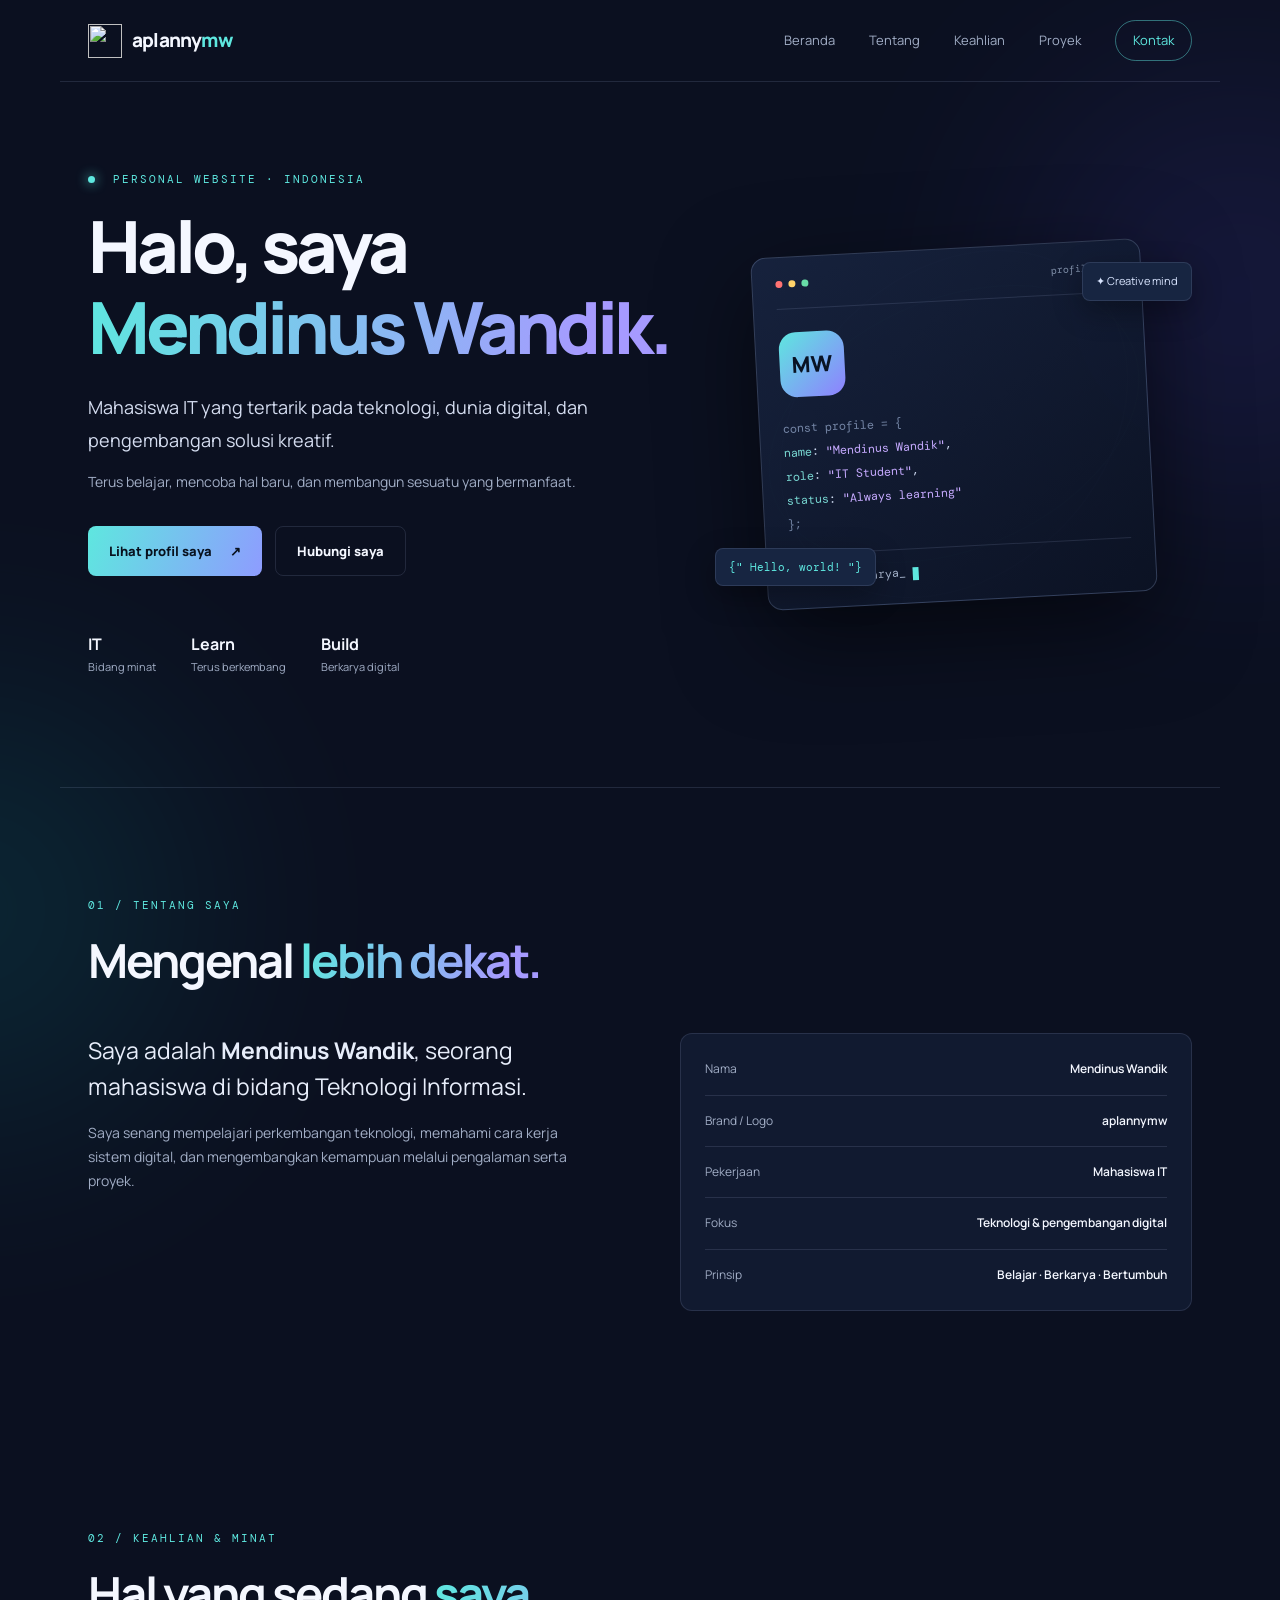
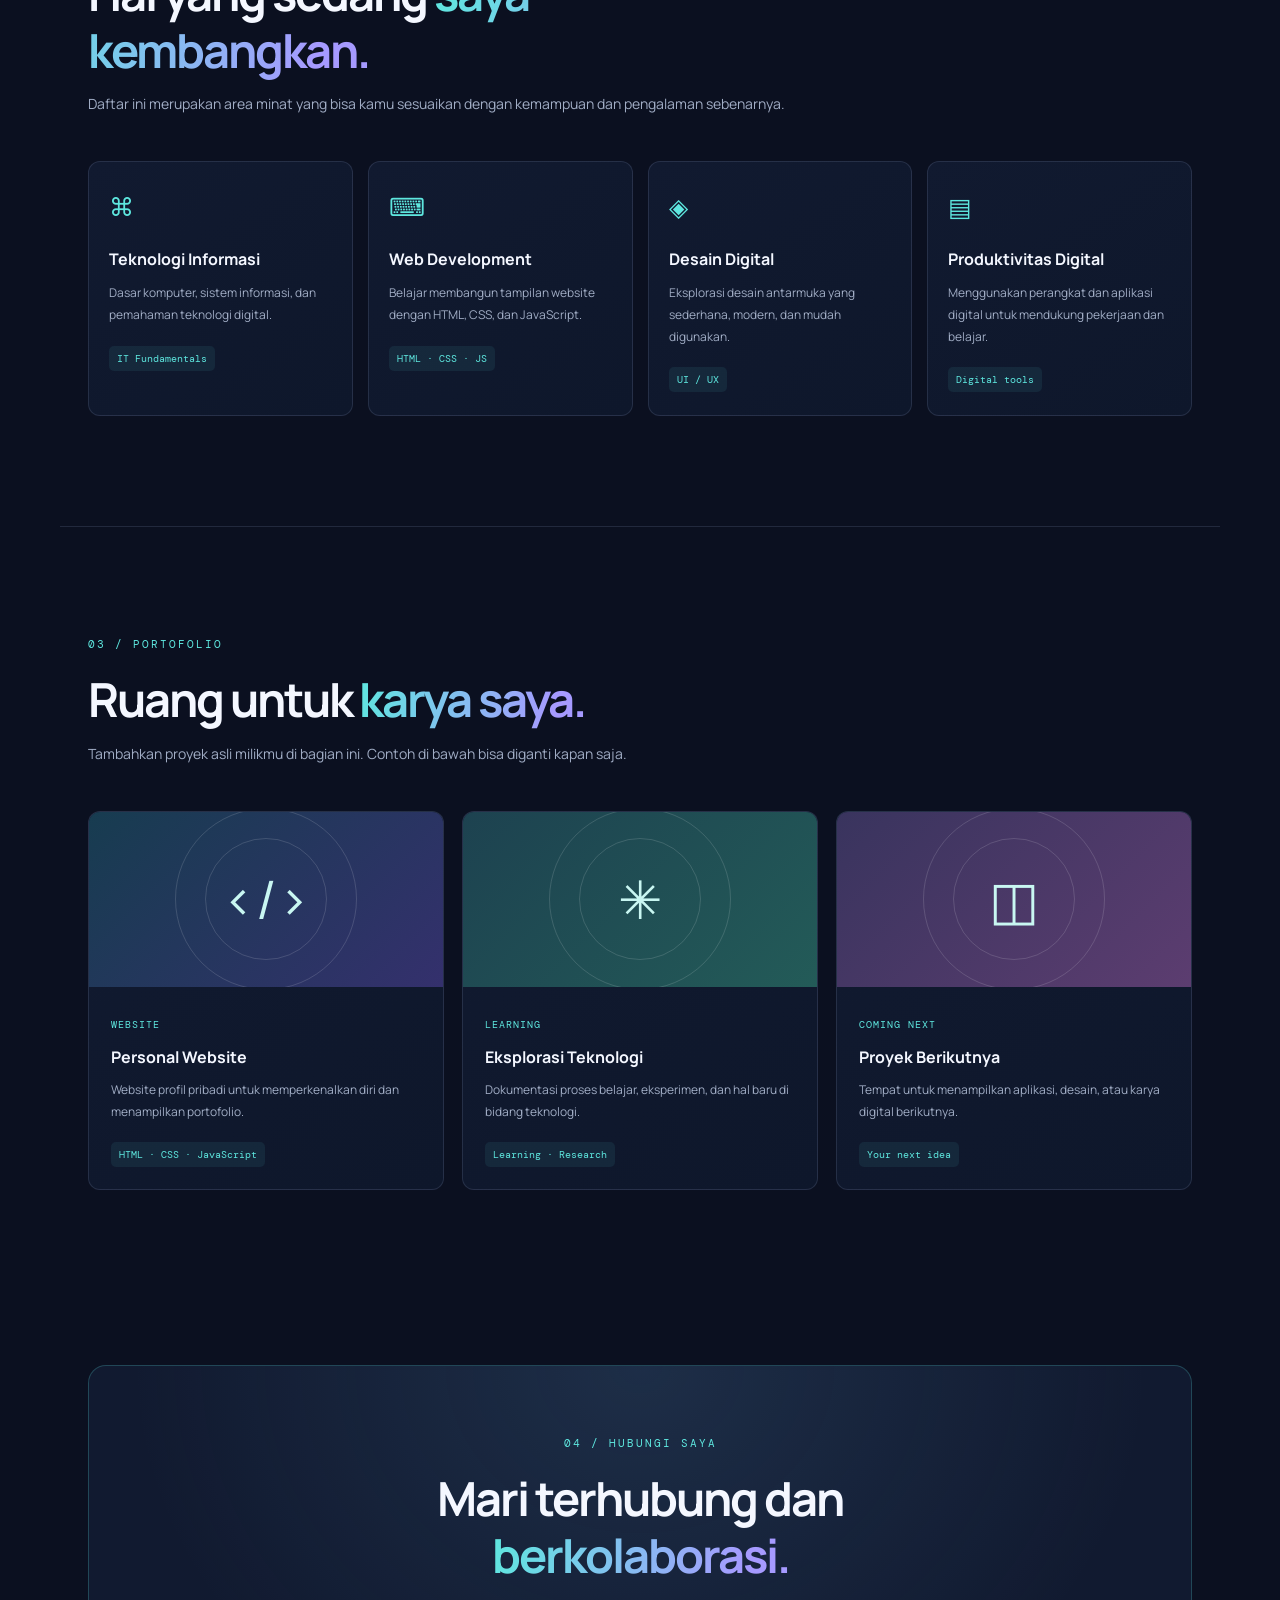
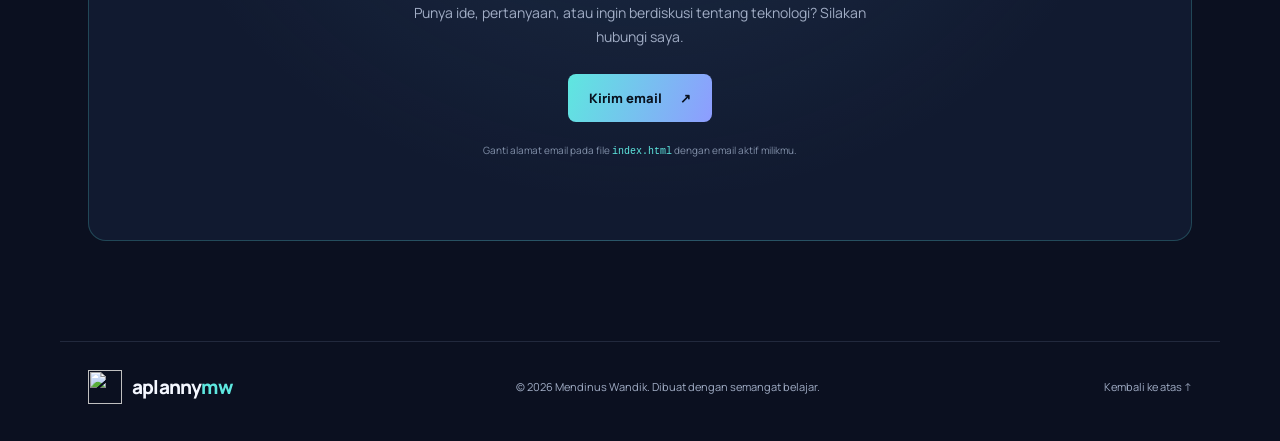
==== index.html @ 48722206 "Add files via upload" ====
<!DOCTYPE html>
<html lang="id">
<head>
  <meta charset="UTF-8">
  <meta name="viewport" content="width=device-width, initial-scale=1.0">
  <meta name="description" content="Website profil pribadi Mendinus Wandik — Mahasiswa IT, pengembang, dan pembelajar teknologi.">
  <meta name="theme-color" content="#0b1020">
  <title>Mendinus Wandik — Personal Profile</title>
  <link rel="icon" type="image/svg+xml" href="assets/logo-aplannymw.svg">
  <link rel="stylesheet" href="style.css">
</head>
<body>
  <div class="bg-glow glow-one"></div><div class="bg-glow glow-two"></div>
  <header class="site-header">
    <a class="brand" href="#home" aria-label="Aplannymw, beranda">
      <img src="assets/logo-aplannymw.svg" alt="" class="brand-logo">
      <span>aplanny<span class="accent">mw</span></span>
    </a>
    <button class="menu-toggle" aria-label="Buka navigasi" aria-expanded="false">☰</button>
    <nav class="nav">
      <a href="#home">Beranda</a><a href="#about">Tentang</a><a href="#skills">Keahlian</a>
      <a href="#projects">Proyek</a><a href="#contact" class="nav-cta">Kontak</a>
    </nav>
  </header>

  <main>
    <section class="hero section" id="home">
      <div class="hero-copy">
        <p class="eyebrow"><span class="pulse"></span> PERSONAL WEBSITE · INDONESIA</p>
        <h1>Halo, saya<br><span class="gradient-text">Mendinus Wandik.</span></h1>
        <p class="hero-lead">Mahasiswa IT yang tertarik pada teknologi, dunia digital, dan pengembangan solusi kreatif.</p>
        <p class="hero-note">Terus belajar, mencoba hal baru, dan membangun sesuatu yang bermanfaat.</p>
        <div class="hero-actions">
          <a class="button primary" href="#projects">Lihat profil saya <span>↗</span></a>
          <a class="button secondary" href="#contact">Hubungi saya</a>
        </div>
        <div class="quick-facts">
          <div><strong>IT</strong><span>Bidang minat</span></div>
          <div><strong>Learn</strong><span>Terus berkembang</span></div>
          <div><strong>Build</strong><span>Berkarya digital</span></div>
        </div>
      </div>
      <div class="hero-art" aria-label="Ilustrasi abstrak teknologi">
        <div class="orbit orbit-a"></div><div class="orbit orbit-b"></div>
        <div class="profile-card">
          <div class="card-top"><span class="dot red"></span><span class="dot yellow"></span><span class="dot green"></span><span class="card-label">profile.exe</span></div>
          <div class="avatar-mark">MW</div>
          <p class="code-muted">const profile = {</p>
          <p><span class="code-key">name</span>: <span class="code-value">"Mendinus Wandik"</span>,</p>
          <p><span class="code-key">role</span>: <span class="code-value">"IT Student"</span>,</p>
          <p><span class="code-key">status</span>: <span class="code-value">"Always learning"</span></p>
          <p class="code-muted">};</p>
          <div class="terminal-line"><span>➜</span> siap berkarya_ <i></i></div>
        </div>
        <span class="floating-tag tag-one">✦ Creative mind</span>
        <span class="floating-tag tag-two">{" Hello, world! "}</span>
      </div>
    </section>

    <section class="section about-section" id="about">
      <div class="section-heading"><p class="eyebrow">01 / TENTANG SAYA</p><h2>Mengenal <span class="gradient-text">lebih dekat.</span></h2></div>
      <div class="about-grid">
        <div class="about-intro"><p class="big-copy">Saya adalah <strong>Mendinus Wandik</strong>, seorang mahasiswa di bidang Teknologi Informasi.</p>
          <p>Saya senang mempelajari perkembangan teknologi, memahami cara kerja sistem digital, dan mengembangkan kemampuan melalui pengalaman serta proyek.</p>
        </div>
        <div class="info-panel">
          <div class="info-row"><span>Nama</span><strong>Mendinus Wandik</strong></div>
          <div class="info-row"><span>Brand / Logo</span><strong>aplannymw</strong></div>
          <div class="info-row"><span>Pekerjaan</span><strong>Mahasiswa IT</strong></div>
          <div class="info-row"><span>Fokus</span><strong>Teknologi & pengembangan digital</strong></div>
          <div class="info-row"><span>Prinsip</span><strong>Belajar · Berkarya · Bertumbuh</strong></div>
        </div>
      </div>
    </section>

    <section class="section" id="skills">
      <div class="section-heading"><p class="eyebrow">02 / KEAHLIAN & MINAT</p><h2>Hal yang sedang <span class="gradient-text">saya kembangkan.</span></h2>
        <p class="section-desc">Daftar ini merupakan area minat yang bisa kamu sesuaikan dengan kemampuan dan pengalaman sebenarnya.</p>
      </div>
      <div class="skill-grid">
        <article class="skill-card"><div class="skill-icon">⌘</div><h3>Teknologi Informasi</h3><p>Dasar komputer, sistem informasi, dan pemahaman teknologi digital.</p><span class="chip">IT Fundamentals</span></article>
        <article class="skill-card"><div class="skill-icon">⌨</div><h3>Web Development</h3><p>Belajar membangun tampilan website dengan HTML, CSS, dan JavaScript.</p><span class="chip">HTML · CSS · JS</span></article>
        <article class="skill-card"><div class="skill-icon">◈</div><h3>Desain Digital</h3><p>Eksplorasi desain antarmuka yang sederhana, modern, dan mudah digunakan.</p><span class="chip">UI / UX</span></article>
        <article class="skill-card"><div class="skill-icon">▤</div><h3>Produktivitas Digital</h3><p>Menggunakan perangkat dan aplikasi digital untuk mendukung pekerjaan dan belajar.</p><span class="chip">Digital tools</span></article>
      </div>
    </section>

    <section class="section projects-section" id="projects">
      <div class="section-heading"><p class="eyebrow">03 / PORTOFOLIO</p><h2>Ruang untuk <span class="gradient-text">karya saya.</span></h2><p class="section-desc">Tambahkan proyek asli milikmu di bagian ini. Contoh di bawah bisa diganti kapan saja.</p></div>
      <div class="project-grid">
        <article class="project-card"><div class="project-visual visual-one"><span>&lt;/&gt;</span></div><div class="project-body"><span class="project-type">WEBSITE</span><h3>Personal Website</h3><p>Website profil pribadi untuk memperkenalkan diri dan menampilkan portofolio.</p><span class="project-stack">HTML · CSS · JavaScript</span></div></article>
        <article class="project-card"><div class="project-visual visual-two"><span>✳</span></div><div class="project-body"><span class="project-type">LEARNING</span><h3>Eksplorasi Teknologi</h3><p>Dokumentasi proses belajar, eksperimen, dan hal baru di bidang teknologi.</p><span class="project-stack">Learning · Research</span></div></article>
        <article class="project-card"><div class="project-visual visual-three"><span>◫</span></div><div class="project-body"><span class="project-type">COMING NEXT</span><h3>Proyek Berikutnya</h3><p>Tempat untuk menampilkan aplikasi, desain, atau karya digital berikutnya.</p><span class="project-stack">Your next idea</span></div></article>
      </div>
    </section>

    <section class="contact-section section" id="contact">
      <div class="contact-box"><p class="eyebrow">04 / HUBUNGI SAYA</p><h2>Mari terhubung dan<br><span class="gradient-text">berkolaborasi.</span></h2>
        <p>Punya ide, pertanyaan, atau ingin berdiskusi tentang teknologi? Silakan hubungi saya.</p>
        <a class="button primary" href="mailto:emailkamu@example.com">Kirim email <span>↗</span></a>
        <p class="small-note">Ganti alamat email pada file <code>index.html</code> dengan email aktif milikmu.</p>
      </div>
    </section>
  </main>

  <footer class="footer"><a class="brand" href="#home"><img src="assets/logo-aplannymw.svg" alt="" class="brand-logo"><span>aplanny<span class="accent">mw</span></span></a><p>© <span id="year"></span> Mendinus Wandik. Dibuat dengan semangat belajar.</p><a href="#home" class="back-top">Kembali ke atas ↑</a></footer>
  <script src="script.js"></script>
</body>
</html>
---- style.css ----
@import url('https://fonts.googleapis.com/css2?family=DM+Mono:wght@400;500&family=Manrope:wght@400;500;600;700;800&display=swap');
:root{--bg:#0b1020;--panel:#111a30;--panel2:#141f38;--text:#f4f7ff;--muted:#a1adc5;--line:rgba(174,193,230,.14);--cyan:#5ee7df;--violet:#9b8cff;--max:1160px}
*{box-sizing:border-box}html{scroll-behavior:smooth;scroll-padding-top:90px}body{margin:0;background:var(--bg);color:var(--text);font-family:Manrope,Arial,sans-serif;line-height:1.7;overflow-x:hidden}a{color:inherit;text-decoration:none}.bg-glow{position:absolute;width:420px;height:420px;border-radius:50%;filter:blur(120px);opacity:.13;pointer-events:none}.glow-one{background:#6655ff;top:80px;right:-170px}.glow-two{background:#13c6c1;top:700px;left:-240px}.site-header{height:82px;max-width:var(--max);margin:auto;padding:0 28px;display:flex;align-items:center;justify-content:space-between;position:relative;z-index:5;border-bottom:1px solid var(--line)}.brand{display:inline-flex;align-items:center;gap:10px;font-weight:800;font-size:19px;letter-spacing:-.8px}.brand-logo{width:34px;height:34px}.accent{color:var(--cyan)}.nav{display:flex;gap:34px;align-items:center;font-size:13px;color:var(--muted)}.nav a:hover,.back-top:hover{color:var(--cyan)}.nav-cta{border:1px solid rgba(94,231,223,.45);padding:8px 17px;border-radius:30px;color:var(--cyan)}.menu-toggle{display:none;background:none;border:0;color:white;font-size:24px}.section{max-width:var(--max);margin:auto;padding:110px 28px;position:relative}.hero{min-height:650px;display:grid;grid-template-columns:1.1fr .9fr;align-items:center;gap:45px;padding-top:90px}.eyebrow{font:11px 'DM Mono',monospace;letter-spacing:2px;color:var(--cyan);margin:0 0 20px}.pulse{display:inline-block;width:7px;height:7px;background:var(--cyan);border-radius:50%;margin-right:9px;box-shadow:0 0 12px var(--cyan)}h1{font-size:clamp(43px,6vw,72px);line-height:1.12;letter-spacing:-4px;margin:0 0 24px;font-weight:800}.gradient-text{background:linear-gradient(100deg,var(--cyan),#a69aff 85%);-webkit-background-clip:text;background-clip:text;color:transparent}.hero-lead{font-size:18px;line-height:1.8;color:#d4dcef;max-width:540px;margin:0 0 10px}.hero-note,.section-desc{color:var(--muted);font-size:14px}.hero-actions{display:flex;gap:13px;margin-top:32px;flex-wrap:wrap}.button{display:inline-flex;align-items:center;gap:18px;padding:13px 21px;border-radius:8px;font-size:13px;font-weight:800;transition:.2s}.button:hover{transform:translateY(-3px)}.primary{background:linear-gradient(110deg,#5ee7df,#8e9cff);color:#08111e}.secondary{border:1px solid var(--line);color:var(--text)}.quick-facts{display:flex;gap:35px;margin-top:55px}.quick-facts div{display:flex;flex-direction:column}.quick-facts strong{font-size:16px}.quick-facts span{font-size:11px;color:var(--muted)}.hero-art{height:420px;display:grid;place-items:center;position:relative}.orbit{position:absolute;border:1px solid rgba(94,231,223,.17);border-radius:50%;transform:rotate(-24deg)}.orbit-a{width:390px;height:250px}.orbit-b{width:300px;height:390px;transform:rotate(45deg);border-color:rgba(155,140,255,.2)}.profile-card{z-index:1;width:min(100%,390px);padding:20px 23px 22px;border:1px solid rgba(160,181,220,.24);border-radius:15px;background:linear-gradient(145deg,rgba(23,35,62,.96),rgba(12,19,36,.96));box-shadow:0 30px 90px #0008;transform:rotate(-3deg);font:12px 'DM Mono',monospace;color:#d7e3fa}.card-top{display:flex;gap:6px;align-items:center;padding-bottom:18px;border-bottom:1px solid var(--line)}.dot{width:7px;height:7px;border-radius:50%}.red{background:#ff7272}.yellow{background:#ffd36a}.green{background:#68dda8}.card-label{margin-left:auto;color:#8190aa;font-size:10px}.avatar-mark{width:65px;height:65px;border-radius:17px;background:linear-gradient(135deg,#5ee7df,#8f80ff);display:grid;place-items:center;color:#091324;font:800 22px Manrope;margin:23px 0}.profile-card p{margin:8px 0}.code-muted{color:#7485a5}.code-key{color:#79d8d3}.code-value{color:#c6aaff}.terminal-line{border-top:1px solid var(--line);margin-top:22px;padding-top:15px;color:#a9b7d0}.terminal-line span{color:var(--cyan)}.terminal-line i{display:inline-block;width:6px;height:13px;background:var(--cyan);vertical-align:middle;animation:blink 1s infinite}@keyframes blink{50%{opacity:0}}.floating-tag{position:absolute;z-index:2;padding:9px 13px;background:#172541;border:1px solid var(--line);border-radius:8px;font-size:11px;color:#d9e5ff;box-shadow:0 10px 30px #0005}.tag-one{top:48px;right:0}.tag-two{bottom:48px;left:0;font-family:'DM Mono',monospace;color:var(--cyan)}.section-heading{max-width:720px;margin-bottom:45px}.section-heading h2,.contact-box h2{font-size:clamp(30px,4vw,47px);line-height:1.2;letter-spacing:-2px;margin:0 0 14px}.about-section{border-top:1px solid var(--line)}.about-grid{display:grid;grid-template-columns:1fr 1fr;gap:80px}.big-copy{font-size:23px;line-height:1.55;color:#e7edfa;margin:0 0 17px}.about-intro>p:last-child{color:var(--muted);font-size:14px;max-width:480px}.info-panel{background:var(--panel);border:1px solid var(--line);border-radius:12px;padding:10px 24px}.info-row{display:flex;justify-content:space-between;gap:18px;padding:15px 0;border-bottom:1px solid var(--line);font-size:12px}.info-row:last-child{border:0}.info-row span{color:var(--muted)}.info-row strong{text-align:right;font-weight:600}.skill-grid{display:grid;grid-template-columns:repeat(4,1fr);gap:15px}.skill-card,.project-card{background:linear-gradient(145deg,var(--panel),#0e172b);border:1px solid var(--line);border-radius:12px;overflow:hidden}.skill-card{padding:24px 20px;min-height:230px}.skill-icon{font-size:25px;color:var(--cyan);margin-bottom:18px}.skill-card h3,.project-body h3{font-size:16px;margin:0 0 9px}.skill-card p,.project-body p{font-size:12px;color:var(--muted);line-height:1.8;margin:0 0 17px}.chip,.project-stack{font:10px 'DM Mono',monospace;color:var(--cyan);background:rgba(94,231,223,.08);padding:6px 8px;border-radius:5px}.projects-section{border-top:1px solid var(--line)}.project-grid{display:grid;grid-template-columns:repeat(3,1fr);gap:18px}.project-visual{height:175px;display:grid;place-items:center;font-size:53px;color:#c9f7f2;position:relative;overflow:hidden}.project-visual:before,.project-visual:after{content:"";position:absolute;width:180px;height:180px;border:1px solid #ffffff24;border-radius:50%}.project-visual:after{width:120px;height:120px}.project-visual span{z-index:1}.visual-one{background:linear-gradient(135deg,#173c50,#34306d)}.visual-two{background:linear-gradient(135deg,#1d4250,#235b58)}.visual-three{background:linear-gradient(135deg,#39345e,#5c3d70)}.project-body{padding:22px}.project-type{font:10px 'DM Mono',monospace;color:var(--cyan);letter-spacing:1px}.project-body h3{margin:8px 0}.project-stack{display:inline-block}.contact-section{padding-top:65px;padding-bottom:100px}.contact-box{text-align:center;padding:70px 25px;border:1px solid rgba(94,231,223,.22);border-radius:18px;background:radial-gradient(ellipse at 50% 0%,rgba(72,116,154,.22),transparent 65%),var(--panel)}.contact-box>p:not(.eyebrow):not(.small-note){color:var(--muted);font-size:14px;max-width:500px;margin:18px auto 25px}.small-note{font-size:10px;color:#8290a9;margin-top:20px}.small-note code{color:var(--cyan)}.footer{max-width:var(--max);margin:auto;padding:25px 28px 35px;border-top:1px solid var(--line);display:flex;align-items:center;justify-content:space-between;gap:18px}.footer p,.back-top{font-size:11px;color:var(--muted)}.back-top{white-space:nowrap}
@media(max-width:850px){.hero{grid-template-columns:1fr;gap:20px;padding-top:75px}.hero-art{height:380px}.skill-grid{grid-template-columns:repeat(2,1fr)}.about-grid{gap:35px}.nav{gap:18px}}
@media(max-width:620px){.site-header{height:70px;padding:0 20px}.menu-toggle{display:block}.nav{display:none;position:absolute;top:69px;left:0;right:0;padding:20px;background:#0d1528;border-bottom:1px solid var(--line);flex-direction:column;align-items:stretch;gap:15px}.nav.open{display:flex}.nav-cta{text-align:center}.section{padding:78px 20px}.hero{padding-top:65px;min-height:auto}h1{letter-spacing:-2.5px}.hero-lead{font-size:16px}.quick-facts{gap:22px;margin-top:38px}.hero-art{height:340px}.profile-card{width:90%;padding:17px}.orbit-a{width:300px;height:210px}.orbit-b{width:240px;height:310px}.tag-one{right:-3px;top:20px}.tag-two{left:-3px;bottom:20px}.about-grid{grid-template-columns:1fr;gap:25px}.info-row{font-size:11px}.skill-grid{grid-template-columns:1fr 1fr;gap:10px}.skill-card{padding:18px 14px;min-height:245px}.project-grid{grid-template-columns:1fr}.project-visual{height:150px}.footer{padding:22px 20px;flex-wrap:wrap}.footer p{order:3;width:100%;margin:0}.contact-box{padding:55px 18px}}
@media(max-width:370px){.skill-grid{grid-template-columns:1fr}.quick-facts{gap:14px}.quick-facts span{font-size:10px}}
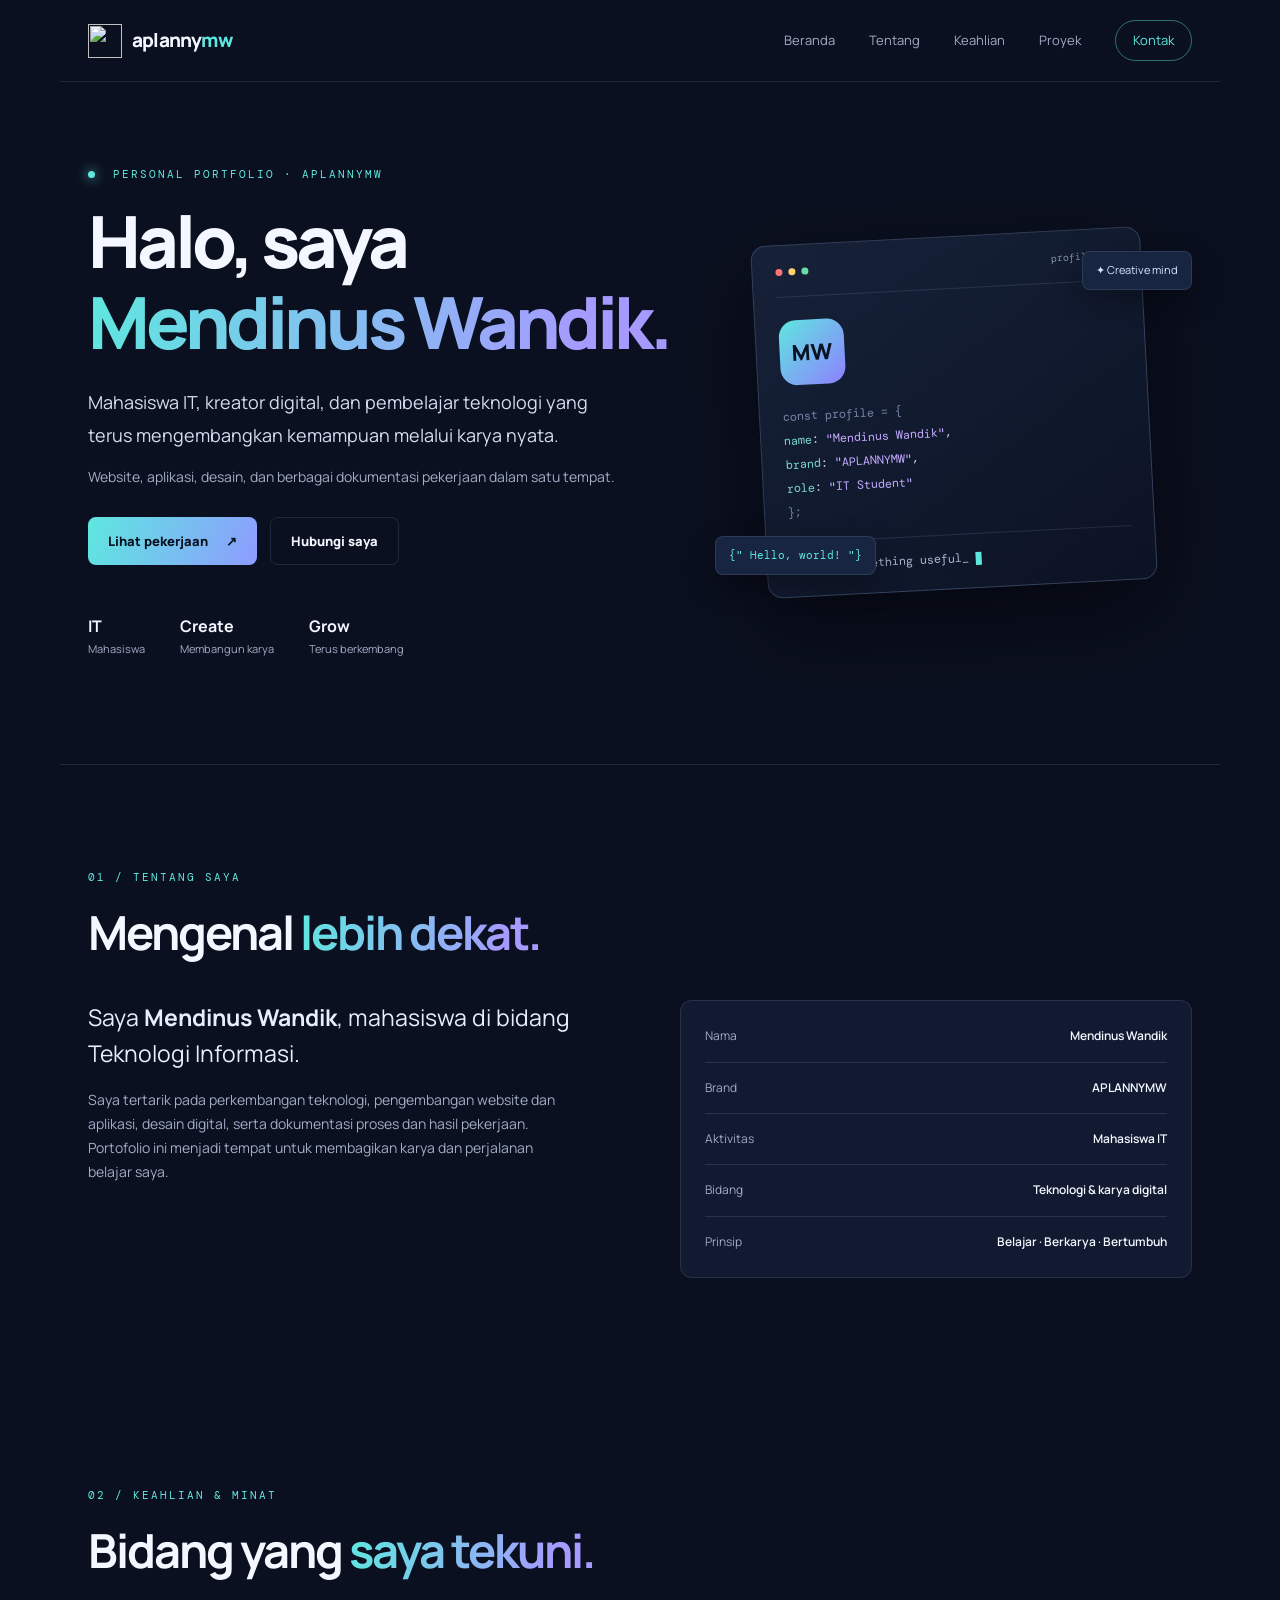
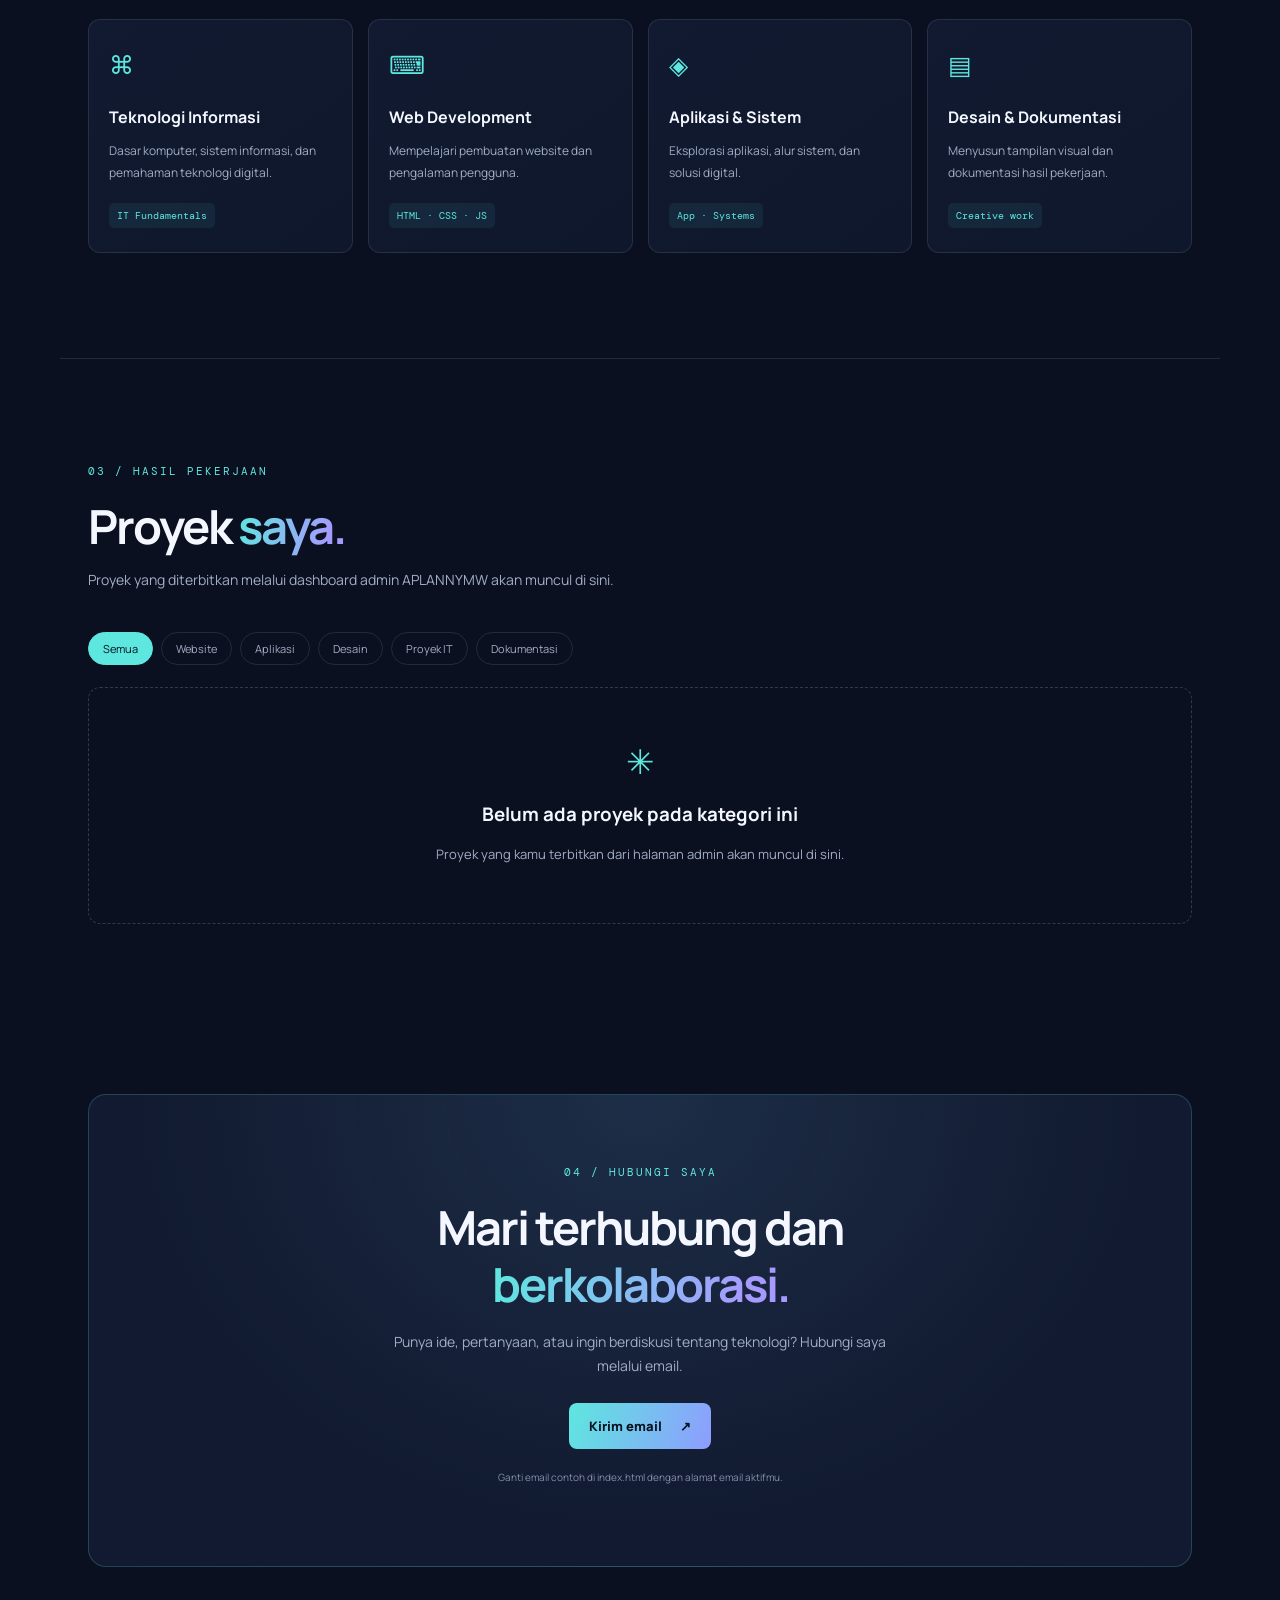
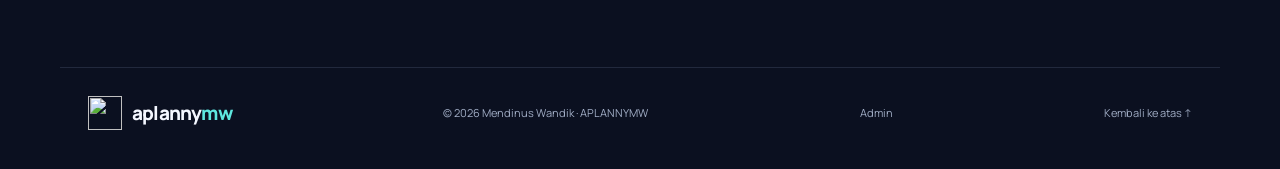
==== commit 09ec5825: "Add files via upload" ====
--- a/index.html
+++ b/index.html
@@ -1,109 +1,51 @@
 <!DOCTYPE html>
 <html lang="id">
 <head>
-  <meta charset="UTF-8">
-  <meta name="viewport" content="width=device-width, initial-scale=1.0">
-  <meta name="description" content="Website profil pribadi Mendinus Wandik — Mahasiswa IT, pengembang, dan pembelajar teknologi.">
-  <meta name="theme-color" content="#0b1020">
-  <title>Mendinus Wandik — Personal Profile</title>
-  <link rel="icon" type="image/svg+xml" href="assets/logo-aplannymw.svg">
-  <link rel="stylesheet" href="style.css">
+  <meta charset="UTF-8"><meta name="viewport" content="width=device-width, initial-scale=1">
+  <meta name="description" content="Portofolio profesional Mendinus Wandik — APLANNYMW.">
+  <meta name="theme-color" content="#0b1020"><title>Mendinus Wandik — APLANNYMW</title>
+  <link rel="icon" href="assets/logo-aplannymw.svg" type="image/svg+xml"><link rel="stylesheet" href="style.css">
 </head>
 <body>
-  <div class="bg-glow glow-one"></div><div class="bg-glow glow-two"></div>
-  <header class="site-header">
-    <a class="brand" href="#home" aria-label="Aplannymw, beranda">
-      <img src="assets/logo-aplannymw.svg" alt="" class="brand-logo">
-      <span>aplanny<span class="accent">mw</span></span>
-    </a>
-    <button class="menu-toggle" aria-label="Buka navigasi" aria-expanded="false">☰</button>
-    <nav class="nav">
-      <a href="#home">Beranda</a><a href="#about">Tentang</a><a href="#skills">Keahlian</a>
-      <a href="#projects">Proyek</a><a href="#contact" class="nav-cta">Kontak</a>
-    </nav>
-  </header>
-
-  <main>
-    <section class="hero section" id="home">
-      <div class="hero-copy">
-        <p class="eyebrow"><span class="pulse"></span> PERSONAL WEBSITE · INDONESIA</p>
-        <h1>Halo, saya<br><span class="gradient-text">Mendinus Wandik.</span></h1>
-        <p class="hero-lead">Mahasiswa IT yang tertarik pada teknologi, dunia digital, dan pengembangan solusi kreatif.</p>
-        <p class="hero-note">Terus belajar, mencoba hal baru, dan membangun sesuatu yang bermanfaat.</p>
-        <div class="hero-actions">
-          <a class="button primary" href="#projects">Lihat profil saya <span>↗</span></a>
-          <a class="button secondary" href="#contact">Hubungi saya</a>
-        </div>
-        <div class="quick-facts">
-          <div><strong>IT</strong><span>Bidang minat</span></div>
-          <div><strong>Learn</strong><span>Terus berkembang</span></div>
-          <div><strong>Build</strong><span>Berkarya digital</span></div>
-        </div>
-      </div>
-      <div class="hero-art" aria-label="Ilustrasi abstrak teknologi">
-        <div class="orbit orbit-a"></div><div class="orbit orbit-b"></div>
-        <div class="profile-card">
-          <div class="card-top"><span class="dot red"></span><span class="dot yellow"></span><span class="dot green"></span><span class="card-label">profile.exe</span></div>
-          <div class="avatar-mark">MW</div>
-          <p class="code-muted">const profile = {</p>
-          <p><span class="code-key">name</span>: <span class="code-value">"Mendinus Wandik"</span>,</p>
-          <p><span class="code-key">role</span>: <span class="code-value">"IT Student"</span>,</p>
-          <p><span class="code-key">status</span>: <span class="code-value">"Always learning"</span></p>
-          <p class="code-muted">};</p>
-          <div class="terminal-line"><span>➜</span> siap berkarya_ <i></i></div>
-        </div>
-        <span class="floating-tag tag-one">✦ Creative mind</span>
-        <span class="floating-tag tag-two">{" Hello, world! "}</span>
-      </div>
-    </section>
-
-    <section class="section about-section" id="about">
-      <div class="section-heading"><p class="eyebrow">01 / TENTANG SAYA</p><h2>Mengenal <span class="gradient-text">lebih dekat.</span></h2></div>
-      <div class="about-grid">
-        <div class="about-intro"><p class="big-copy">Saya adalah <strong>Mendinus Wandik</strong>, seorang mahasiswa di bidang Teknologi Informasi.</p>
-          <p>Saya senang mempelajari perkembangan teknologi, memahami cara kerja sistem digital, dan mengembangkan kemampuan melalui pengalaman serta proyek.</p>
-        </div>
-        <div class="info-panel">
-          <div class="info-row"><span>Nama</span><strong>Mendinus Wandik</strong></div>
-          <div class="info-row"><span>Brand / Logo</span><strong>aplannymw</strong></div>
-          <div class="info-row"><span>Pekerjaan</span><strong>Mahasiswa IT</strong></div>
-          <div class="info-row"><span>Fokus</span><strong>Teknologi & pengembangan digital</strong></div>
-          <div class="info-row"><span>Prinsip</span><strong>Belajar · Berkarya · Bertumbuh</strong></div>
-        </div>
-      </div>
-    </section>
-
-    <section class="section" id="skills">
-      <div class="section-heading"><p class="eyebrow">02 / KEAHLIAN & MINAT</p><h2>Hal yang sedang <span class="gradient-text">saya kembangkan.</span></h2>
-        <p class="section-desc">Daftar ini merupakan area minat yang bisa kamu sesuaikan dengan kemampuan dan pengalaman sebenarnya.</p>
-      </div>
-      <div class="skill-grid">
-        <article class="skill-card"><div class="skill-icon">⌘</div><h3>Teknologi Informasi</h3><p>Dasar komputer, sistem informasi, dan pemahaman teknologi digital.</p><span class="chip">IT Fundamentals</span></article>
-        <article class="skill-card"><div class="skill-icon">⌨</div><h3>Web Development</h3><p>Belajar membangun tampilan website dengan HTML, CSS, dan JavaScript.</p><span class="chip">HTML · CSS · JS</span></article>
-        <article class="skill-card"><div class="skill-icon">◈</div><h3>Desain Digital</h3><p>Eksplorasi desain antarmuka yang sederhana, modern, dan mudah digunakan.</p><span class="chip">UI / UX</span></article>
-        <article class="skill-card"><div class="skill-icon">▤</div><h3>Produktivitas Digital</h3><p>Menggunakan perangkat dan aplikasi digital untuk mendukung pekerjaan dan belajar.</p><span class="chip">Digital tools</span></article>
-      </div>
-    </section>
-
-    <section class="section projects-section" id="projects">
-      <div class="section-heading"><p class="eyebrow">03 / PORTOFOLIO</p><h2>Ruang untuk <span class="gradient-text">karya saya.</span></h2><p class="section-desc">Tambahkan proyek asli milikmu di bagian ini. Contoh di bawah bisa diganti kapan saja.</p></div>
-      <div class="project-grid">
-        <article class="project-card"><div class="project-visual visual-one"><span>&lt;/&gt;</span></div><div class="project-body"><span class="project-type">WEBSITE</span><h3>Personal Website</h3><p>Website profil pribadi untuk memperkenalkan diri dan menampilkan portofolio.</p><span class="project-stack">HTML · CSS · JavaScript</span></div></article>
-        <article class="project-card"><div class="project-visual visual-two"><span>✳</span></div><div class="project-body"><span class="project-type">LEARNING</span><h3>Eksplorasi Teknologi</h3><p>Dokumentasi proses belajar, eksperimen, dan hal baru di bidang teknologi.</p><span class="project-stack">Learning · Research</span></div></article>
-        <article class="project-card"><div class="project-visual visual-three"><span>◫</span></div><div class="project-body"><span class="project-type">COMING NEXT</span><h3>Proyek Berikutnya</h3><p>Tempat untuk menampilkan aplikasi, desain, atau karya digital berikutnya.</p><span class="project-stack">Your next idea</span></div></article>
-      </div>
-    </section>
-
-    <section class="contact-section section" id="contact">
-      <div class="contact-box"><p class="eyebrow">04 / HUBUNGI SAYA</p><h2>Mari terhubung dan<br><span class="gradient-text">berkolaborasi.</span></h2>
-        <p>Punya ide, pertanyaan, atau ingin berdiskusi tentang teknologi? Silakan hubungi saya.</p>
-        <a class="button primary" href="mailto:emailkamu@example.com">Kirim email <span>↗</span></a>
-        <p class="small-note">Ganti alamat email pada file <code>index.html</code> dengan email aktif milikmu.</p>
-      </div>
-    </section>
-  </main>
-
-  <footer class="footer"><a class="brand" href="#home"><img src="assets/logo-aplannymw.svg" alt="" class="brand-logo"><span>aplanny<span class="accent">mw</span></span></a><p>© <span id="year"></span> Mendinus Wandik. Dibuat dengan semangat belajar.</p><a href="#home" class="back-top">Kembali ke atas ↑</a></footer>
-  <script src="script.js"></script>
-</body>
-</html>+<header class="site-header">
+  <a class="brand" href="#home"><img src="assets/logo-aplannymw.svg" alt="" class="brand-logo"><span>aplanny<span class="accent">mw</span></span></a>
+  <button class="menu-toggle" aria-label="Buka navigasi" aria-expanded="false">☰</button>
+  <nav class="nav"><a href="#home">Beranda</a><a href="#about">Tentang</a><a href="#skills">Keahlian</a><a href="#projects">Proyek</a><a href="#contact" class="nav-cta">Kontak</a></nav>
+</header>
+<main>
+<section class="hero section" id="home">
+  <div>
+    <p class="eyebrow"><span class="pulse"></span> PERSONAL PORTFOLIO · APLANNYMW</p>
+    <h1>Halo, saya<br><span class="gradient-text">Mendinus Wandik.</span></h1>
+    <p class="hero-lead">Mahasiswa IT, kreator digital, dan pembelajar teknologi yang terus mengembangkan kemampuan melalui karya nyata.</p>
+    <p class="hero-note">Website, aplikasi, desain, dan berbagai dokumentasi pekerjaan dalam satu tempat.</p>
+    <div class="hero-actions"><a class="button primary" href="#projects">Lihat pekerjaan <span>↗</span></a><a class="button secondary" href="#contact">Hubungi saya</a></div>
+    <div class="quick-facts"><div><strong>IT</strong><span>Mahasiswa</span></div><div><strong>Create</strong><span>Membangun karya</span></div><div><strong>Grow</strong><span>Terus berkembang</span></div></div>
+  </div>
+  <div class="hero-art"><div class="orbit orbit-a"></div><div class="orbit orbit-b"></div><div class="profile-card">
+    <div class="card-top"><span class="dot red"></span><span class="dot yellow"></span><span class="dot green"></span><span class="card-label">profile.exe</span></div>
+    <div class="avatar-mark">MW</div><p class="code-muted">const profile = {</p><p><span class="code-key">name</span>: <span class="code-value">"Mendinus Wandik"</span>,</p><p><span class="code-key">brand</span>: <span class="code-value">"APLANNYMW"</span>,</p><p><span class="code-key">role</span>: <span class="code-value">"IT Student"</span></p><p class="code-muted">};</p><div class="terminal-line"><span>➜</span> build something useful_ <i></i></div>
+  </div><span class="floating-tag tag-one">✦ Creative mind</span><span class="floating-tag tag-two">{" Hello, world! "}</span></div>
+</section>
+<section class="section about-section" id="about">
+  <div class="section-heading"><p class="eyebrow">01 / TENTANG SAYA</p><h2>Mengenal <span class="gradient-text">lebih dekat.</span></h2></div>
+  <div class="about-grid"><div class="about-intro"><p class="big-copy">Saya <strong>Mendinus Wandik</strong>, mahasiswa di bidang Teknologi Informasi.</p><p>Saya tertarik pada perkembangan teknologi, pengembangan website dan aplikasi, desain digital, serta dokumentasi proses dan hasil pekerjaan. Portofolio ini menjadi tempat untuk membagikan karya dan perjalanan belajar saya.</p></div>
+  <div class="info-panel"><div class="info-row"><span>Nama</span><strong>Mendinus Wandik</strong></div><div class="info-row"><span>Brand</span><strong>APLANNYMW</strong></div><div class="info-row"><span>Aktivitas</span><strong>Mahasiswa IT</strong></div><div class="info-row"><span>Bidang</span><strong>Teknologi & karya digital</strong></div><div class="info-row"><span>Prinsip</span><strong>Belajar · Berkarya · Bertumbuh</strong></div></div></div>
+</section>
+<section class="section" id="skills"><div class="section-heading"><p class="eyebrow">02 / KEAHLIAN & MINAT</p><h2>Bidang yang <span class="gradient-text">saya tekuni.</span></h2></div>
+<div class="skill-grid">
+  <article class="skill-card"><div class="skill-icon">⌘</div><h3>Teknologi Informasi</h3><p>Dasar komputer, sistem informasi, dan pemahaman teknologi digital.</p><span class="chip">IT Fundamentals</span></article>
+  <article class="skill-card"><div class="skill-icon">⌨</div><h3>Web Development</h3><p>Mempelajari pembuatan website dan pengalaman pengguna.</p><span class="chip">HTML · CSS · JS</span></article>
+  <article class="skill-card"><div class="skill-icon">◈</div><h3>Aplikasi & Sistem</h3><p>Eksplorasi aplikasi, alur sistem, dan solusi digital.</p><span class="chip">App · Systems</span></article>
+  <article class="skill-card"><div class="skill-icon">▤</div><h3>Desain & Dokumentasi</h3><p>Menyusun tampilan visual dan dokumentasi hasil pekerjaan.</p><span class="chip">Creative work</span></article>
+</div></section>
+<section class="section projects-section" id="projects">
+  <div class="section-heading"><p class="eyebrow">03 / HASIL PEKERJAAN</p><h2>Proyek <span class="gradient-text">saya.</span></h2><p class="section-desc">Proyek yang diterbitkan melalui dashboard admin APLANNYMW akan muncul di sini.</p></div>
+  <div class="filter-row" id="filters"><button class="filter active" data-category="Semua">Semua</button><button class="filter" data-category="Website">Website</button><button class="filter" data-category="Aplikasi">Aplikasi</button><button class="filter" data-category="Desain">Desain</button><button class="filter" data-category="Proyek IT lainnya">Proyek IT</button><button class="filter" data-category="Dokumentasi pekerjaan">Dokumentasi</button></div>
+  <div class="project-grid" id="project-grid"><div class="empty-state"><div class="empty-icon">✳</div><h3>Portofolio sedang disiapkan</h3><p>Proyek yang kamu tambahkan dari halaman admin akan tampil di sini.</p></div></div>
+</section>
+<section class="contact-section section" id="contact"><div class="contact-box"><p class="eyebrow">04 / HUBUNGI SAYA</p><h2>Mari terhubung dan<br><span class="gradient-text">berkolaborasi.</span></h2><p>Punya ide, pertanyaan, atau ingin berdiskusi tentang teknologi? Hubungi saya melalui email.</p><a class="button primary" href="mailto:emailkamu@example.com">Kirim email <span>↗</span></a><p class="small-note">Ganti email contoh di index.html dengan alamat email aktifmu.</p></div></section>
+</main>
+<footer class="footer"><a class="brand" href="#home"><img src="assets/logo-aplannymw.svg" alt="" class="brand-logo"><span>aplanny<span class="accent">mw</span></span></a><p>© <span id="year"></span> Mendinus Wandik · APLANNYMW</p><a href="admin.html" class="admin-link">Admin</a><a href="#home" class="back-top">Kembali ke atas ↑</a></footer>
+<script src="script.js"></script>
+</body></html>
--- a/style.css
+++ b/style.css
@@ -1,6 +1,3 @@
 @import url('https://fonts.googleapis.com/css2?family=DM+Mono:wght@400;500&family=Manrope:wght@400;500;600;700;800&display=swap');
-:root{--bg:#0b1020;--panel:#111a30;--panel2:#141f38;--text:#f4f7ff;--muted:#a1adc5;--line:rgba(174,193,230,.14);--cyan:#5ee7df;--violet:#9b8cff;--max:1160px}
-*{box-sizing:border-box}html{scroll-behavior:smooth;scroll-padding-top:90px}body{margin:0;background:var(--bg);color:var(--text);font-family:Manrope,Arial,sans-serif;line-height:1.7;overflow-x:hidden}a{color:inherit;text-decoration:none}.bg-glow{position:absolute;width:420px;height:420px;border-radius:50%;filter:blur(120px);opacity:.13;pointer-events:none}.glow-one{background:#6655ff;top:80px;right:-170px}.glow-two{background:#13c6c1;top:700px;left:-240px}.site-header{height:82px;max-width:var(--max);margin:auto;padding:0 28px;display:flex;align-items:center;justify-content:space-between;position:relative;z-index:5;border-bottom:1px solid var(--line)}.brand{display:inline-flex;align-items:center;gap:10px;font-weight:800;font-size:19px;letter-spacing:-.8px}.brand-logo{width:34px;height:34px}.accent{color:var(--cyan)}.nav{display:flex;gap:34px;align-items:center;font-size:13px;color:var(--muted)}.nav a:hover,.back-top:hover{color:var(--cyan)}.nav-cta{border:1px solid rgba(94,231,223,.45);padding:8px 17px;border-radius:30px;color:var(--cyan)}.menu-toggle{display:none;background:none;border:0;color:white;font-size:24px}.section{max-width:var(--max);margin:auto;padding:110px 28px;position:relative}.hero{min-height:650px;display:grid;grid-template-columns:1.1fr .9fr;align-items:center;gap:45px;padding-top:90px}.eyebrow{font:11px 'DM Mono',monospace;letter-spacing:2px;color:var(--cyan);margin:0 0 20px}.pulse{display:inline-block;width:7px;height:7px;background:var(--cyan);border-radius:50%;margin-right:9px;box-shadow:0 0 12px var(--cyan)}h1{font-size:clamp(43px,6vw,72px);line-height:1.12;letter-spacing:-4px;margin:0 0 24px;font-weight:800}.gradient-text{background:linear-gradient(100deg,var(--cyan),#a69aff 85%);-webkit-background-clip:text;background-clip:text;color:transparent}.hero-lead{font-size:18px;line-height:1.8;color:#d4dcef;max-width:540px;margin:0 0 10px}.hero-note,.section-desc{color:var(--muted);font-size:14px}.hero-actions{display:flex;gap:13px;margin-top:32px;flex-wrap:wrap}.button{display:inline-flex;align-items:center;gap:18px;padding:13px 21px;border-radius:8px;font-size:13px;font-weight:800;transition:.2s}.button:hover{transform:translateY(-3px)}.primary{background:linear-gradient(110deg,#5ee7df,#8e9cff);color:#08111e}.secondary{border:1px solid var(--line);color:var(--text)}.quick-facts{display:flex;gap:35px;margin-top:55px}.quick-facts div{display:flex;flex-direction:column}.quick-facts strong{font-size:16px}.quick-facts span{font-size:11px;color:var(--muted)}.hero-art{height:420px;display:grid;place-items:center;position:relative}.orbit{position:absolute;border:1px solid rgba(94,231,223,.17);border-radius:50%;transform:rotate(-24deg)}.orbit-a{width:390px;height:250px}.orbit-b{width:300px;height:390px;transform:rotate(45deg);border-color:rgba(155,140,255,.2)}.profile-card{z-index:1;width:min(100%,390px);padding:20px 23px 22px;border:1px solid rgba(160,181,220,.24);border-radius:15px;background:linear-gradient(145deg,rgba(23,35,62,.96),rgba(12,19,36,.96));box-shadow:0 30px 90px #0008;transform:rotate(-3deg);font:12px 'DM Mono',monospace;color:#d7e3fa}.card-top{display:flex;gap:6px;align-items:center;padding-bottom:18px;border-bottom:1px solid var(--line)}.dot{width:7px;height:7px;border-radius:50%}.red{background:#ff7272}.yellow{background:#ffd36a}.green{background:#68dda8}.card-label{margin-left:auto;color:#8190aa;font-size:10px}.avatar-mark{width:65px;height:65px;border-radius:17px;background:linear-gradient(135deg,#5ee7df,#8f80ff);display:grid;place-items:center;color:#091324;font:800 22px Manrope;margin:23px 0}.profile-card p{margin:8px 0}.code-muted{color:#7485a5}.code-key{color:#79d8d3}.code-value{color:#c6aaff}.terminal-line{border-top:1px solid var(--line);margin-top:22px;padding-top:15px;color:#a9b7d0}.terminal-line span{color:var(--cyan)}.terminal-line i{display:inline-block;width:6px;height:13px;background:var(--cyan);vertical-align:middle;animation:blink 1s infinite}@keyframes blink{50%{opacity:0}}.floating-tag{position:absolute;z-index:2;padding:9px 13px;background:#172541;border:1px solid var(--line);border-radius:8px;font-size:11px;color:#d9e5ff;box-shadow:0 10px 30px #0005}.tag-one{top:48px;right:0}.tag-two{bottom:48px;left:0;font-family:'DM Mono',monospace;color:var(--cyan)}.section-heading{max-width:720px;margin-bottom:45px}.section-heading h2,.contact-box h2{font-size:clamp(30px,4vw,47px);line-height:1.2;letter-spacing:-2px;margin:0 0 14px}.about-section{border-top:1px solid var(--line)}.about-grid{display:grid;grid-template-columns:1fr 1fr;gap:80px}.big-copy{font-size:23px;line-height:1.55;color:#e7edfa;margin:0 0 17px}.about-intro>p:last-child{color:var(--muted);font-size:14px;max-width:480px}.info-panel{background:var(--panel);border:1px solid var(--line);border-radius:12px;padding:10px 24px}.info-row{display:flex;justify-content:space-between;gap:18px;padding:15px 0;border-bottom:1px solid var(--line);font-size:12px}.info-row:last-child{border:0}.info-row span{color:var(--muted)}.info-row strong{text-align:right;font-weight:600}.skill-grid{display:grid;grid-template-columns:repeat(4,1fr);gap:15px}.skill-card,.project-card{background:linear-gradient(145deg,var(--panel),#0e172b);border:1px solid var(--line);border-radius:12px;overflow:hidden}.skill-card{padding:24px 20px;min-height:230px}.skill-icon{font-size:25px;color:var(--cyan);margin-bottom:18px}.skill-card h3,.project-body h3{font-size:16px;margin:0 0 9px}.skill-card p,.project-body p{font-size:12px;color:var(--muted);line-height:1.8;margin:0 0 17px}.chip,.project-stack{font:10px 'DM Mono',monospace;color:var(--cyan);background:rgba(94,231,223,.08);padding:6px 8px;border-radius:5px}.projects-section{border-top:1px solid var(--line)}.project-grid{display:grid;grid-template-columns:repeat(3,1fr);gap:18px}.project-visual{height:175px;display:grid;place-items:center;font-size:53px;color:#c9f7f2;position:relative;overflow:hidden}.project-visual:before,.project-visual:after{content:"";position:absolute;width:180px;height:180px;border:1px solid #ffffff24;border-radius:50%}.project-visual:after{width:120px;height:120px}.project-visual span{z-index:1}.visual-one{background:linear-gradient(135deg,#173c50,#34306d)}.visual-two{background:linear-gradient(135deg,#1d4250,#235b58)}.visual-three{background:linear-gradient(135deg,#39345e,#5c3d70)}.project-body{padding:22px}.project-type{font:10px 'DM Mono',monospace;color:var(--cyan);letter-spacing:1px}.project-body h3{margin:8px 0}.project-stack{display:inline-block}.contact-section{padding-top:65px;padding-bottom:100px}.contact-box{text-align:center;padding:70px 25px;border:1px solid rgba(94,231,223,.22);border-radius:18px;background:radial-gradient(ellipse at 50% 0%,rgba(72,116,154,.22),transparent 65%),var(--panel)}.contact-box>p:not(.eyebrow):not(.small-note){color:var(--muted);font-size:14px;max-width:500px;margin:18px auto 25px}.small-note{font-size:10px;color:#8290a9;margin-top:20px}.small-note code{color:var(--cyan)}.footer{max-width:var(--max);margin:auto;padding:25px 28px 35px;border-top:1px solid var(--line);display:flex;align-items:center;justify-content:space-between;gap:18px}.footer p,.back-top{font-size:11px;color:var(--muted)}.back-top{white-space:nowrap}
-@media(max-width:850px){.hero{grid-template-columns:1fr;gap:20px;padding-top:75px}.hero-art{height:380px}.skill-grid{grid-template-columns:repeat(2,1fr)}.about-grid{gap:35px}.nav{gap:18px}}
-@media(max-width:620px){.site-header{height:70px;padding:0 20px}.menu-toggle{display:block}.nav{display:none;position:absolute;top:69px;left:0;right:0;padding:20px;background:#0d1528;border-bottom:1px solid var(--line);flex-direction:column;align-items:stretch;gap:15px}.nav.open{display:flex}.nav-cta{text-align:center}.section{padding:78px 20px}.hero{padding-top:65px;min-height:auto}h1{letter-spacing:-2.5px}.hero-lead{font-size:16px}.quick-facts{gap:22px;margin-top:38px}.hero-art{height:340px}.profile-card{width:90%;padding:17px}.orbit-a{width:300px;height:210px}.orbit-b{width:240px;height:310px}.tag-one{right:-3px;top:20px}.tag-two{left:-3px;bottom:20px}.about-grid{grid-template-columns:1fr;gap:25px}.info-row{font-size:11px}.skill-grid{grid-template-columns:1fr 1fr;gap:10px}.skill-card{padding:18px 14px;min-height:245px}.project-grid{grid-template-columns:1fr}.project-visual{height:150px}.footer{padding:22px 20px;flex-wrap:wrap}.footer p{order:3;width:100%;margin:0}.contact-box{padding:55px 18px}}
-@media(max-width:370px){.skill-grid{grid-template-columns:1fr}.quick-facts{gap:14px}.quick-facts span{font-size:10px}}
+:root{--bg:#0b1020;--panel:#111a30;--text:#f4f7ff;--muted:#a1adc5;--line:rgba(174,193,230,.14);--cyan:#5ee7df;--violet:#9b8cff;--max:1160px}*{box-sizing:border-box}html{scroll-behavior:smooth;scroll-padding-top:90px}body{margin:0;background:var(--bg);color:var(--text);font-family:Manrope,Arial,sans-serif;line-height:1.7;overflow-x:hidden}a{color:inherit;text-decoration:none}.site-header{height:82px;max-width:var(--max);margin:auto;padding:0 28px;display:flex;align-items:center;justify-content:space-between;position:relative;z-index:5;border-bottom:1px solid var(--line)}.brand{display:inline-flex;align-items:center;gap:10px;font-weight:800;font-size:19px;letter-spacing:-.8px}.brand-logo{width:34px;height:34px}.accent{color:var(--cyan)}.nav{display:flex;gap:34px;align-items:center;font-size:13px;color:var(--muted)}.nav a:hover,.back-top:hover,.admin-link:hover{color:var(--cyan)}.nav-cta{border:1px solid #5ee7df70;padding:8px 17px;border-radius:30px;color:var(--cyan)}.menu-toggle{display:none;background:none;border:0;color:white;font-size:24px}.section{max-width:var(--max);margin:auto;padding:105px 28px;position:relative}.eyebrow{font:11px 'DM Mono',monospace;letter-spacing:2px;color:var(--cyan);margin:0 0 20px}.pulse{display:inline-block;width:7px;height:7px;background:var(--cyan);border-radius:50%;margin-right:9px;box-shadow:0 0 12px var(--cyan)}h1{font-size:clamp(43px,6vw,72px);line-height:1.12;letter-spacing:-4px;margin:0 0 24px;font-weight:800}.gradient-text{background:linear-gradient(100deg,var(--cyan),#a69aff 85%);-webkit-background-clip:text;background-clip:text;color:transparent}.hero{min-height:620px;display:grid;grid-template-columns:1.1fr .9fr;align-items:center;gap:45px;padding-top:85px}.hero-lead{font-size:18px;line-height:1.8;color:#d4dcef;max-width:540px;margin:0 0 10px}.hero-note,.section-desc{color:var(--muted);font-size:14px}.hero-actions,.button-row{display:flex;gap:13px;margin-top:28px;flex-wrap:wrap}.button{display:inline-flex;align-items:center;justify-content:center;gap:18px;padding:12px 20px;border-radius:8px;font-size:13px;font-weight:800;cursor:pointer;border:0;transition:.2s}.button:hover{transform:translateY(-2px)}.primary{background:linear-gradient(110deg,#5ee7df,#8e9cff);color:#08111e}.secondary{border:1px solid var(--line);color:var(--text);background:transparent}.quick-facts{display:flex;gap:35px;margin-top:48px}.quick-facts div{display:flex;flex-direction:column}.quick-facts strong{font-size:16px}.quick-facts span{font-size:11px;color:var(--muted)}.hero-art{height:420px;display:grid;place-items:center;position:relative}.orbit{position:absolute;border:1px solid #5ee7df2b;border-radius:50%;transform:rotate(-24deg)}.orbit-a{width:390px;height:250px}.orbit-b{width:300px;height:390px;transform:rotate(45deg);border-color:#9b8cff33}.profile-card{z-index:1;width:min(100%,390px);padding:20px 23px 22px;border:1px solid #a0b5dc3d;border-radius:15px;background:linear-gradient(145deg,#17233af5,#0c1324f5);box-shadow:0 30px 90px #0008;transform:rotate(-3deg);font:12px 'DM Mono',monospace;color:#d7e3fa}.card-top{display:flex;gap:6px;align-items:center;padding-bottom:18px;border-bottom:1px solid var(--line)}.dot{width:7px;height:7px;border-radius:50%}.red{background:#ff7272}.yellow{background:#ffd36a}.green{background:#68dda8}.card-label{margin-left:auto;color:#8190aa;font-size:10px}.avatar-mark{width:65px;height:65px;border-radius:17px;background:linear-gradient(135deg,#5ee7df,#8f80ff);display:grid;place-items:center;color:#091324;font:800 22px Manrope;margin:23px 0}.profile-card p{margin:8px 0}.code-muted{color:#7485a5}.code-key{color:#79d8d3}.code-value{color:#c6aaff}.terminal-line{border-top:1px solid var(--line);margin-top:22px;padding-top:15px;color:#a9b7d0}.terminal-line span{color:var(--cyan)}.terminal-line i{display:inline-block;width:6px;height:13px;background:var(--cyan);vertical-align:middle;animation:blink 1s infinite}@keyframes blink{50%{opacity:0}}.floating-tag{position:absolute;z-index:2;padding:9px 13px;background:#172541;border:1px solid var(--line);border-radius:8px;font-size:11px;color:#d9e5ff;box-shadow:0 10px 30px #0005}.tag-one{top:48px;right:0}.tag-two{bottom:48px;left:0;font-family:'DM Mono',monospace;color:var(--cyan)}.section-heading{max-width:720px;margin-bottom:40px}.section-heading h2,.contact-box h2{font-size:clamp(30px,4vw,47px);line-height:1.2;letter-spacing:-2px;margin:0 0 14px}.about-section,.projects-section{border-top:1px solid var(--line)}.about-grid{display:grid;grid-template-columns:1fr 1fr;gap:80px}.big-copy{font-size:23px;line-height:1.55;color:#e7edfa;margin:0 0 17px}.about-intro>p:last-child{color:var(--muted);font-size:14px;max-width:480px}.info-panel{background:var(--panel);border:1px solid var(--line);border-radius:12px;padding:10px 24px}.info-row{display:flex;justify-content:space-between;gap:18px;padding:15px 0;border-bottom:1px solid var(--line);font-size:12px}.info-row:last-child{border:0}.info-row span{color:var(--muted)}.info-row strong{text-align:right;font-weight:600}.skill-grid{display:grid;grid-template-columns:repeat(4,1fr);gap:15px}.skill-card,.project-card,.admin-panel{background:linear-gradient(145deg,var(--panel),#0e172b);border:1px solid var(--line);border-radius:12px;overflow:hidden}.skill-card{padding:24px 20px;min-height:225px}.skill-icon{font-size:25px;color:var(--cyan);margin-bottom:18px}.skill-card h3,.project-body h3{font-size:16px;margin:0 0 9px}.skill-card p,.project-body p{font-size:12px;color:var(--muted);line-height:1.8;margin:0 0 17px}.chip,.project-stack{font:10px 'DM Mono',monospace;color:var(--cyan);background:#5ee7df14;padding:6px 8px;border-radius:5px}.filter-row{display:flex;gap:8px;flex-wrap:wrap;margin:0 0 22px}.filter{border:1px solid var(--line);border-radius:30px;padding:8px 14px;background:transparent;color:var(--muted);font:11px Manrope;cursor:pointer}.filter.active,.filter:hover{color:#071321;background:var(--cyan);border-color:var(--cyan)}.project-grid{display:grid;grid-template-columns:repeat(3,1fr);gap:18px}.project-card{display:flex;flex-direction:column}.project-image{width:100%;height:185px;object-fit:cover;background:#182944}.project-placeholder{height:185px;display:grid;place-items:center;background:linear-gradient(135deg,#173c50,#34306d);font-size:50px;color:#c9f7f2}.project-body{padding:21px;display:flex;flex-direction:column;align-items:flex-start;flex:1}.project-type{font:10px 'DM Mono',monospace;color:var(--cyan);letter-spacing:1px}.project-body h3{margin:8px 0}.project-body p{flex:1}.project-stack{display:inline-block;margin-top:4px}.project-link{font-size:12px;color:var(--cyan);margin-top:15px}.empty-state{grid-column:1/-1;text-align:center;padding:45px 20px;border:1px dashed #ffffff2b;border-radius:12px;color:var(--muted)}.empty-icon{font-size:34px;color:var(--cyan)}.empty-state h3{color:var(--text);margin:8px}.empty-state p{font-size:13px}.contact-section{padding-top:65px;padding-bottom:100px}.contact-box{text-align:center;padding:70px 25px;border:1px solid #5ee7df38;border-radius:18px;background:radial-gradient(ellipse at 50% 0%,#48749a38,transparent 65%),var(--panel)}.contact-box>p:not(.eyebrow):not(.small-note){color:var(--muted);font-size:14px;max-width:500px;margin:18px auto 25px}.small-note{font-size:10px;color:#8290a9;margin-top:20px}.footer{max-width:var(--max);margin:auto;padding:25px 28px 35px;border-top:1px solid var(--line);display:flex;align-items:center;justify-content:space-between;gap:18px}.footer p,.back-top,.admin-link{font-size:11px;color:var(--muted)}.back-top,.admin-link{white-space:nowrap}.admin-page{min-height:100vh}.admin-main{max-width:950px;margin:auto;padding:65px 24px 90px}.admin-title{font-size:clamp(38px,6vw,58px);margin-bottom:10px}.notice{padding:17px 20px;border:1px solid #e4bd654a;background:#b88a1c12;border-radius:10px;color:#d7c99f;font-size:12px;margin:25px 0}.admin-panel{padding:25px;margin:18px 0}.admin-panel h2{font-size:18px;margin:0 0 5px}.muted{font-size:12px;color:var(--muted)}.form-grid{display:grid;grid-template-columns:1fr 1fr;gap:16px;margin-top:20px}.form-grid label{display:flex;flex-direction:column;gap:7px;font-size:12px;color:#dbe4f7}.form-grid .full{grid-column:1/-1}input,textarea,select{width:100%;padding:12px 13px;border:1px solid #aebfe02b;border-radius:7px;background:#0b1428;color:var(--text);font:13px Manrope;outline:none}input:focus,textarea:focus,select:focus{border-color:var(--cyan)}input[type=file]{padding:10px}small{font-size:10px;color:var(--muted)}.status{font-size:12px;color:var(--cyan);min-height:20px}.help{font-size:12px;color:var(--muted);margin-top:18px}.help summary{cursor:pointer;color:var(--cyan)}.help li{margin:7px 0}.preview-wrap{display:flex;align-items:center;gap:15px;margin:15px 0}.preview-wrap img{width:120px;height:90px;object-fit:cover;border-radius:8px}.text-button{background:none;border:0;color:var(--cyan);cursor:pointer}.panel-heading{display:flex;justify-content:space-between;align-items:center;gap:15px}.small-button{padding:9px 13px;font-size:11px}.admin-project-list{margin-top:20px}.admin-project-item{display:flex;align-items:center;gap:14px;padding:13px 0;border-top:1px solid var(--line)}.admin-project-item img,.admin-thumb{width:65px;height:55px;object-fit:cover;border-radius:7px;background:#1b2942}.admin-project-meta{flex:1;min-width:0}.admin-project-meta strong{display:block;font-size:13px}.admin-project-meta span{font-size:10px;color:var(--muted)}.admin-actions{display:flex;gap:7px}.admin-actions button{background:transparent;border:1px solid var(--line);border-radius:6px;color:var(--text);padding:7px 9px;font-size:10px;cursor:pointer}.admin-actions button.delete{color:#ff9292}.admin-foot{text-align:center;color:var(--muted);font-size:10px;margin-top:30px}
+@media(max-width:850px){.hero{grid-template-columns:1fr;gap:20px}.hero-art{height:370px}.skill-grid{grid-template-columns:repeat(2,1fr)}.about-grid{gap:35px}.nav{gap:18px}}@media(max-width:620px){.site-header{height:70px;padding:0 20px}.menu-toggle{display:block}.nav{display:none;position:absolute;top:69px;left:0;right:0;padding:20px;background:#0d1528;border-bottom:1px solid var(--line);flex-direction:column;align-items:stretch;gap:15px}.nav.open{display:flex}.nav-cta{text-align:center}.section{padding:75px 20px}.hero{padding-top:60px;min-height:auto}.hero-art{height:330px}.profile-card{width:90%;padding:17px}.orbit-a{width:300px;height:210px}.orbit-b{width:240px;height:310px}.tag-one{right:-3px;top:20px}.tag-two{left:-3px;bottom:20px}.quick-facts{gap:22px}.about-grid{grid-template-columns:1fr;gap:25px}.info-row{font-size:11px}.skill-grid{grid-template-columns:1fr 1fr;gap:10px}.skill-card{padding:18px 14px;min-height:235px}.project-grid{grid-template-columns:1fr}.project-image,.project-placeholder{height:190px}.footer{padding:22px 20px;flex-wrap:wrap}.footer p{order:5;width:100%;margin:0}.contact-box{padding:55px 18px}.admin-main{padding:45px 16px}.admin-panel{padding:18px}.form-grid{grid-template-columns:1fr}.form-grid .full{grid-column:auto}.admin-project-item{align-items:flex-start;flex-wrap:wrap}.admin-actions{width:100%;padding-left:79px}.panel-heading{align-items:flex-start}}@media(max-width:370px){.skill-grid{grid-template-columns:1fr}.quick-facts{gap:14px}}
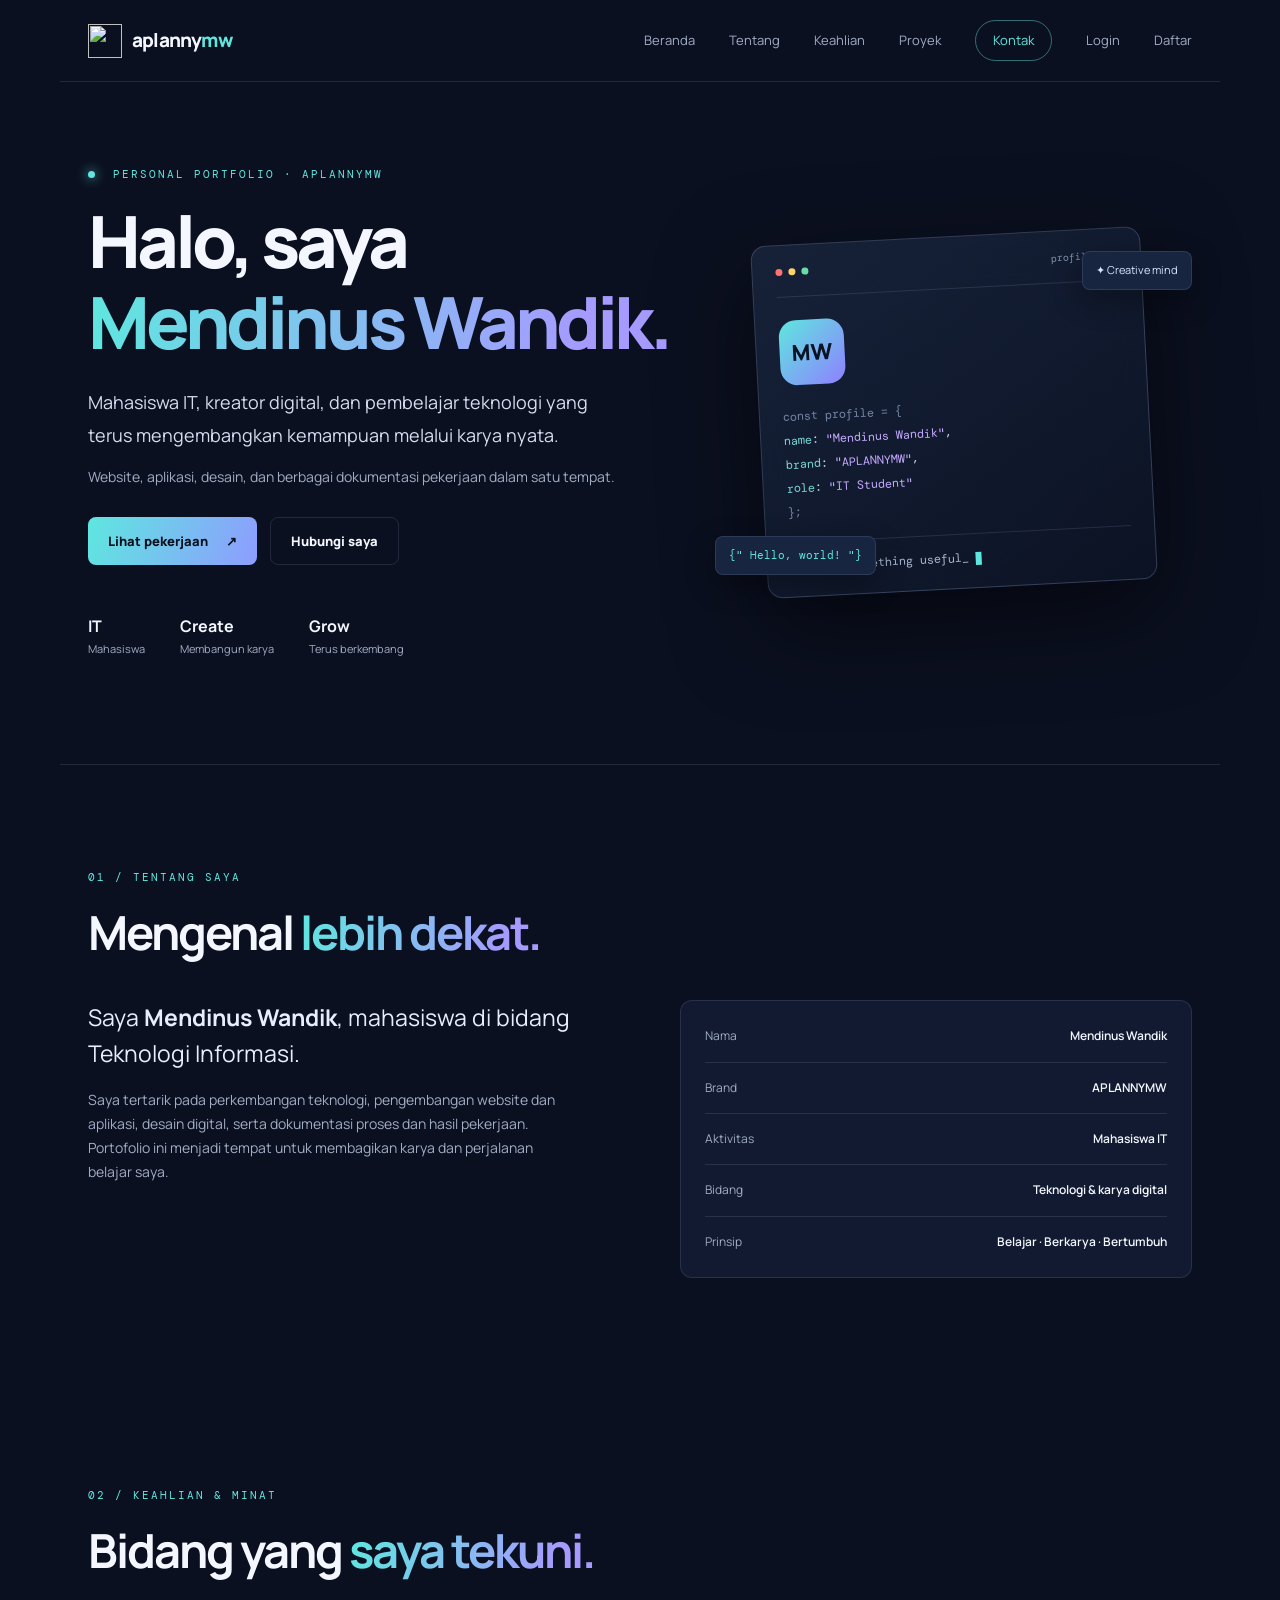
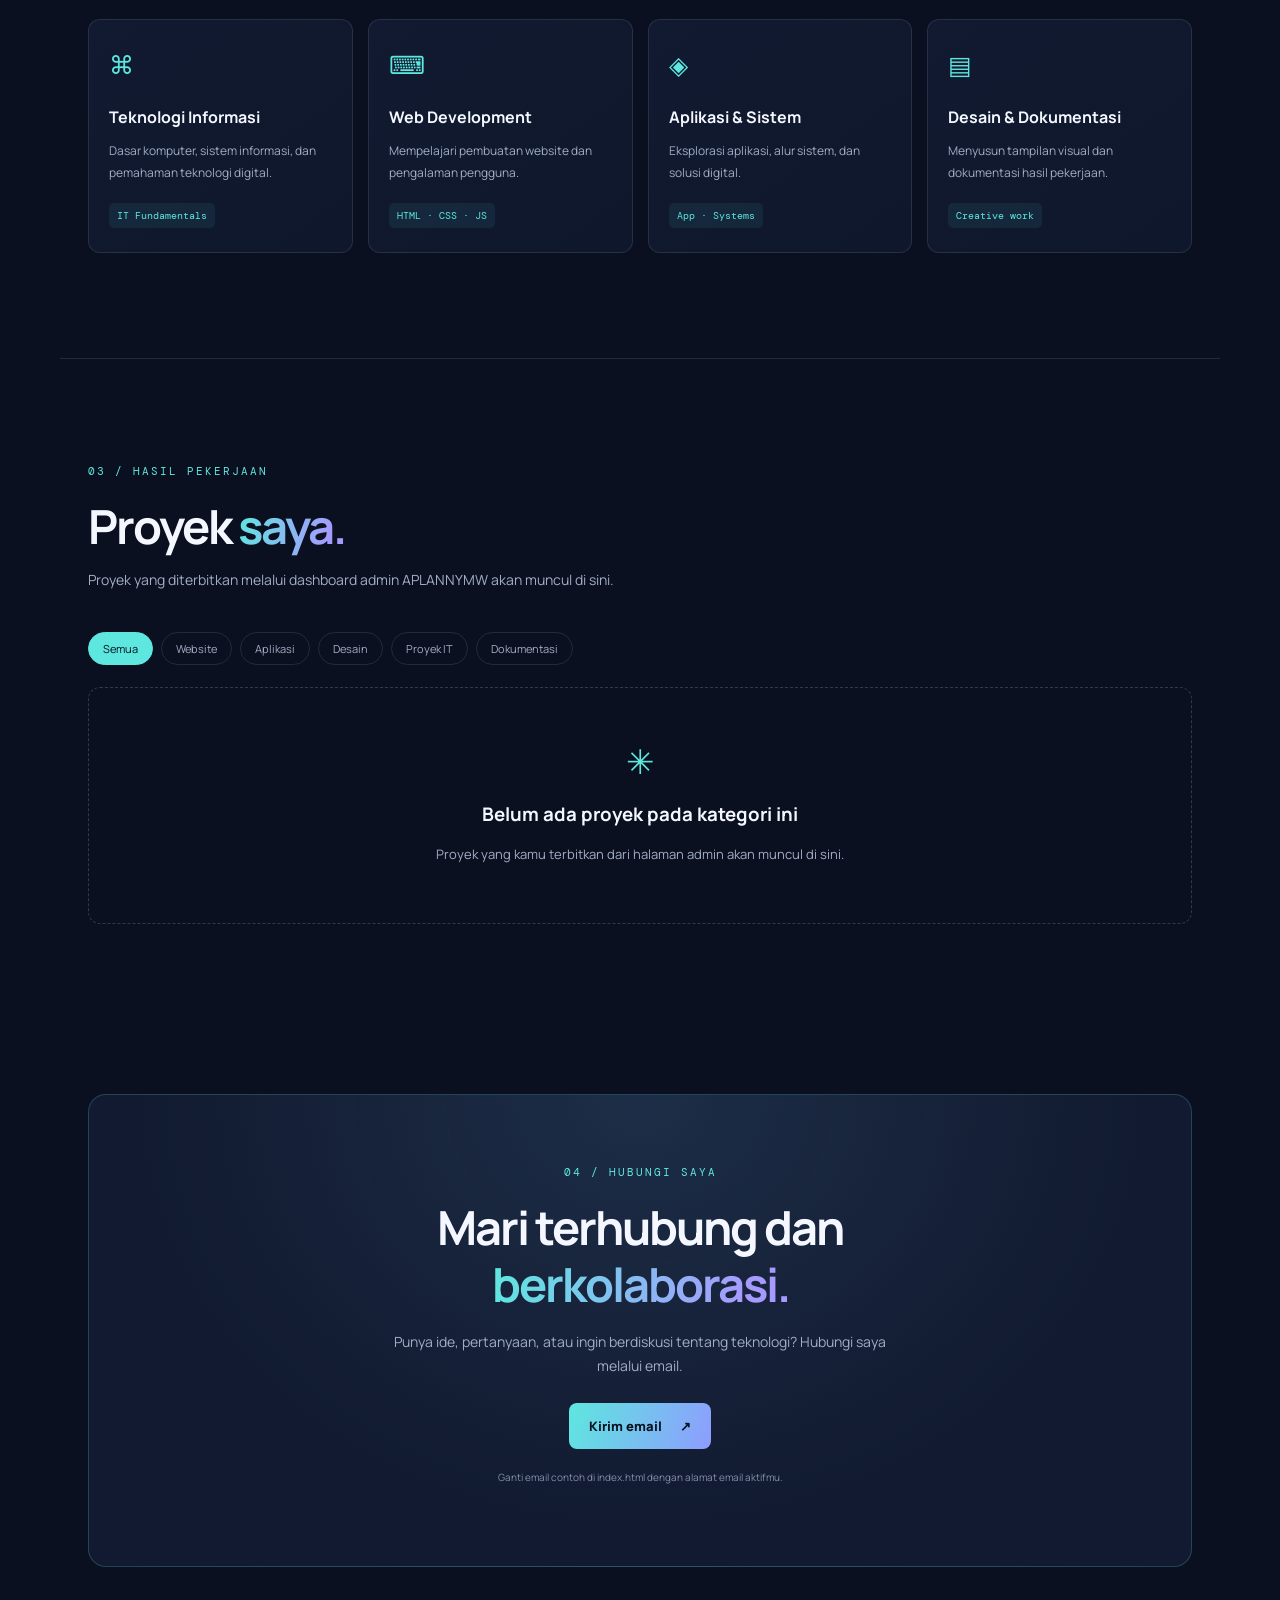
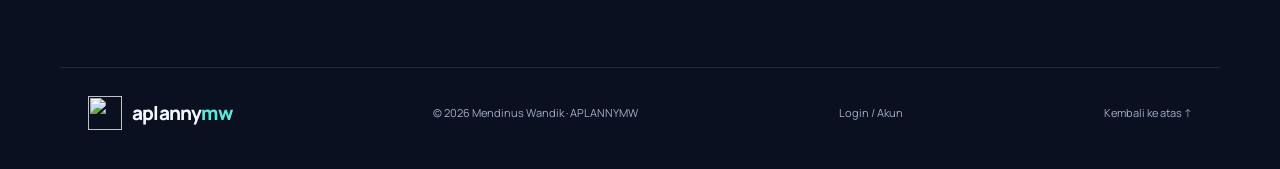
==== commit 4afe1f76: "Add files via upload" ====
--- a/index.html
+++ b/index.html
@@ -10,7 +10,7 @@
 <header class="site-header">
   <a class="brand" href="#home"><img src="assets/logo-aplannymw.svg" alt="" class="brand-logo"><span>aplanny<span class="accent">mw</span></span></a>
   <button class="menu-toggle" aria-label="Buka navigasi" aria-expanded="false">☰</button>
-  <nav class="nav"><a href="#home">Beranda</a><a href="#about">Tentang</a><a href="#skills">Keahlian</a><a href="#projects">Proyek</a><a href="#contact" class="nav-cta">Kontak</a></nav>
+  <nav class="nav"><a href="#home">Beranda</a><a href="#about">Tentang</a><a href="#skills">Keahlian</a><a href="#projects">Proyek</a><a href="#contact" class="nav-cta">Kontak</a><a href="login.html">Login</a><a href="register.html">Daftar</a></nav>
 </header>
 <main>
 <section class="hero section" id="home">
@@ -46,6 +46,6 @@
 </section>
 <section class="contact-section section" id="contact"><div class="contact-box"><p class="eyebrow">04 / HUBUNGI SAYA</p><h2>Mari terhubung dan<br><span class="gradient-text">berkolaborasi.</span></h2><p>Punya ide, pertanyaan, atau ingin berdiskusi tentang teknologi? Hubungi saya melalui email.</p><a class="button primary" href="mailto:emailkamu@example.com">Kirim email <span>↗</span></a><p class="small-note">Ganti email contoh di index.html dengan alamat email aktifmu.</p></div></section>
 </main>
-<footer class="footer"><a class="brand" href="#home"><img src="assets/logo-aplannymw.svg" alt="" class="brand-logo"><span>aplanny<span class="accent">mw</span></span></a><p>© <span id="year"></span> Mendinus Wandik · APLANNYMW</p><a href="admin.html" class="admin-link">Admin</a><a href="#home" class="back-top">Kembali ke atas ↑</a></footer>
+<footer class="footer"><a class="brand" href="#home"><img src="assets/logo-aplannymw.svg" alt="" class="brand-logo"><span>aplanny<span class="accent">mw</span></span></a><p>© <span id="year"></span> Mendinus Wandik · APLANNYMW</p><a href="login.html" class="admin-link">Login / Akun</a><a href="#home" class="back-top">Kembali ke atas ↑</a></footer>
 <script src="script.js"></script>
 </body></html>
